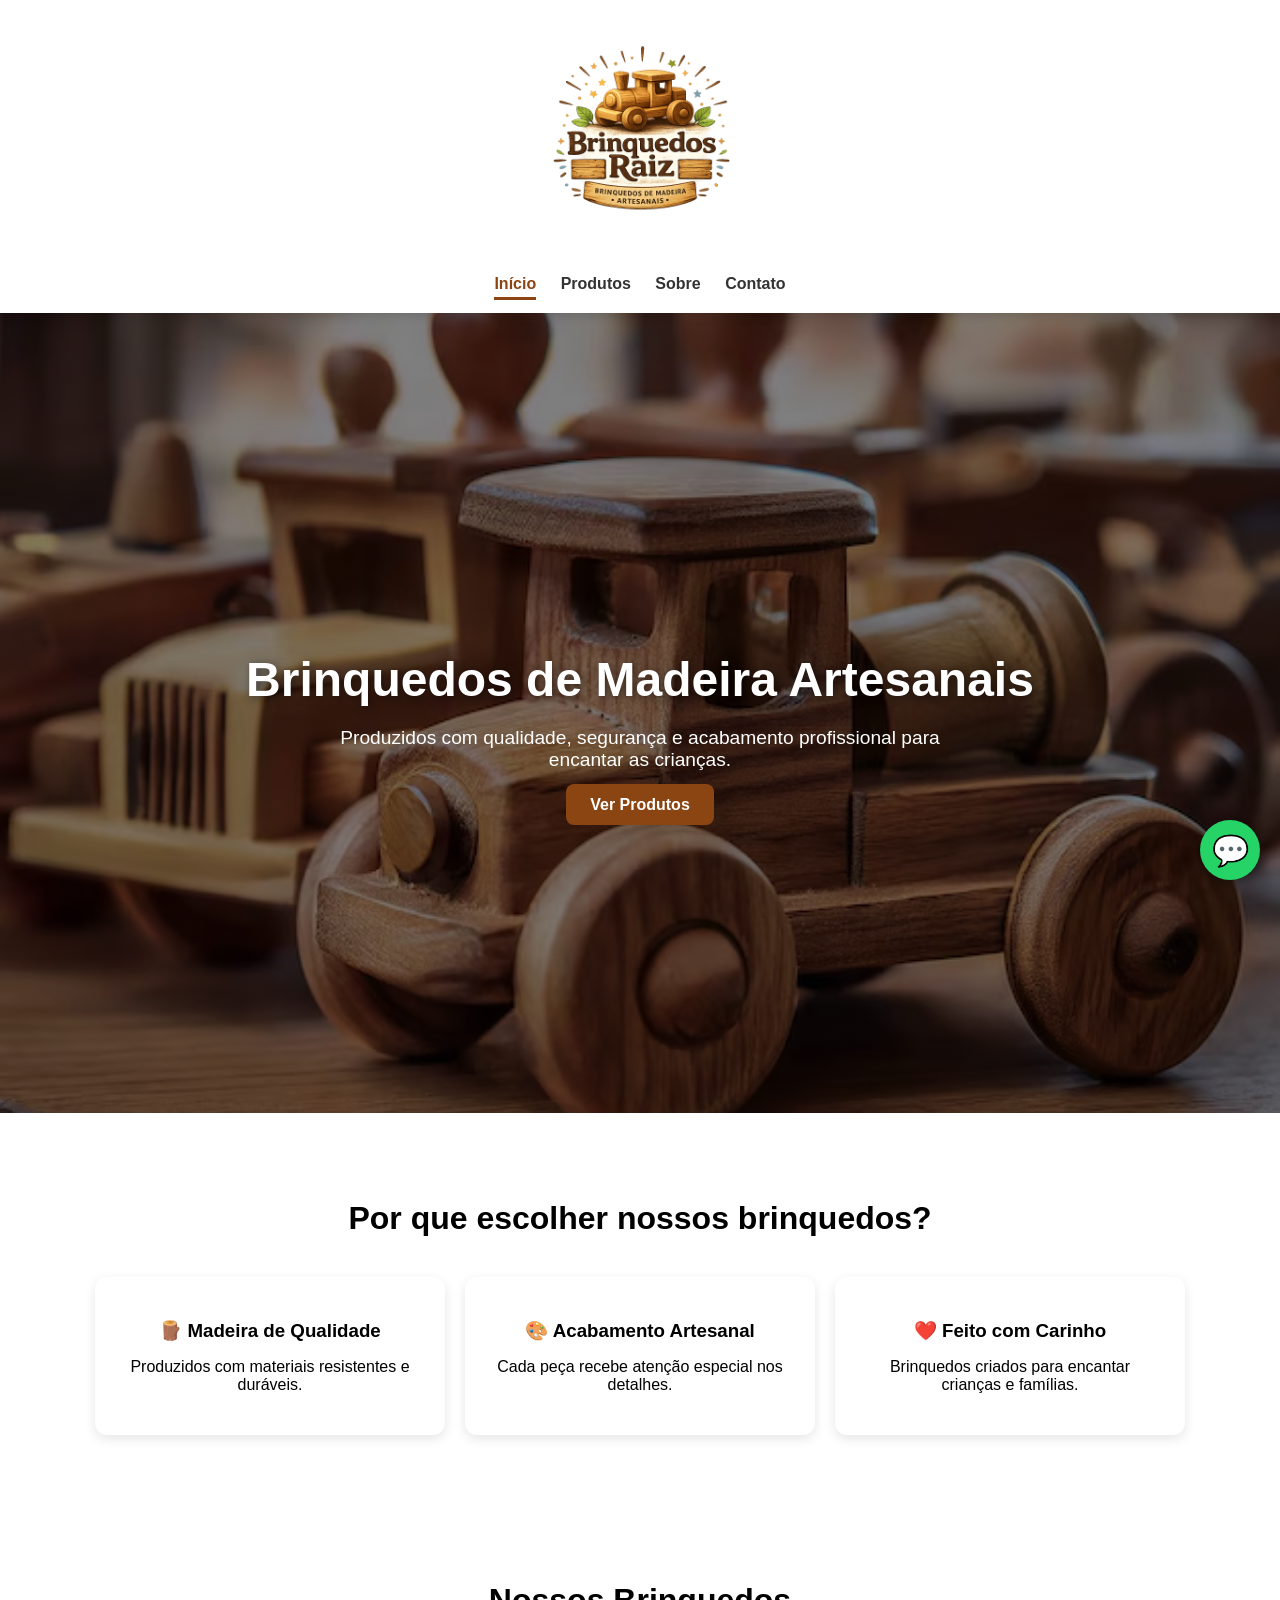
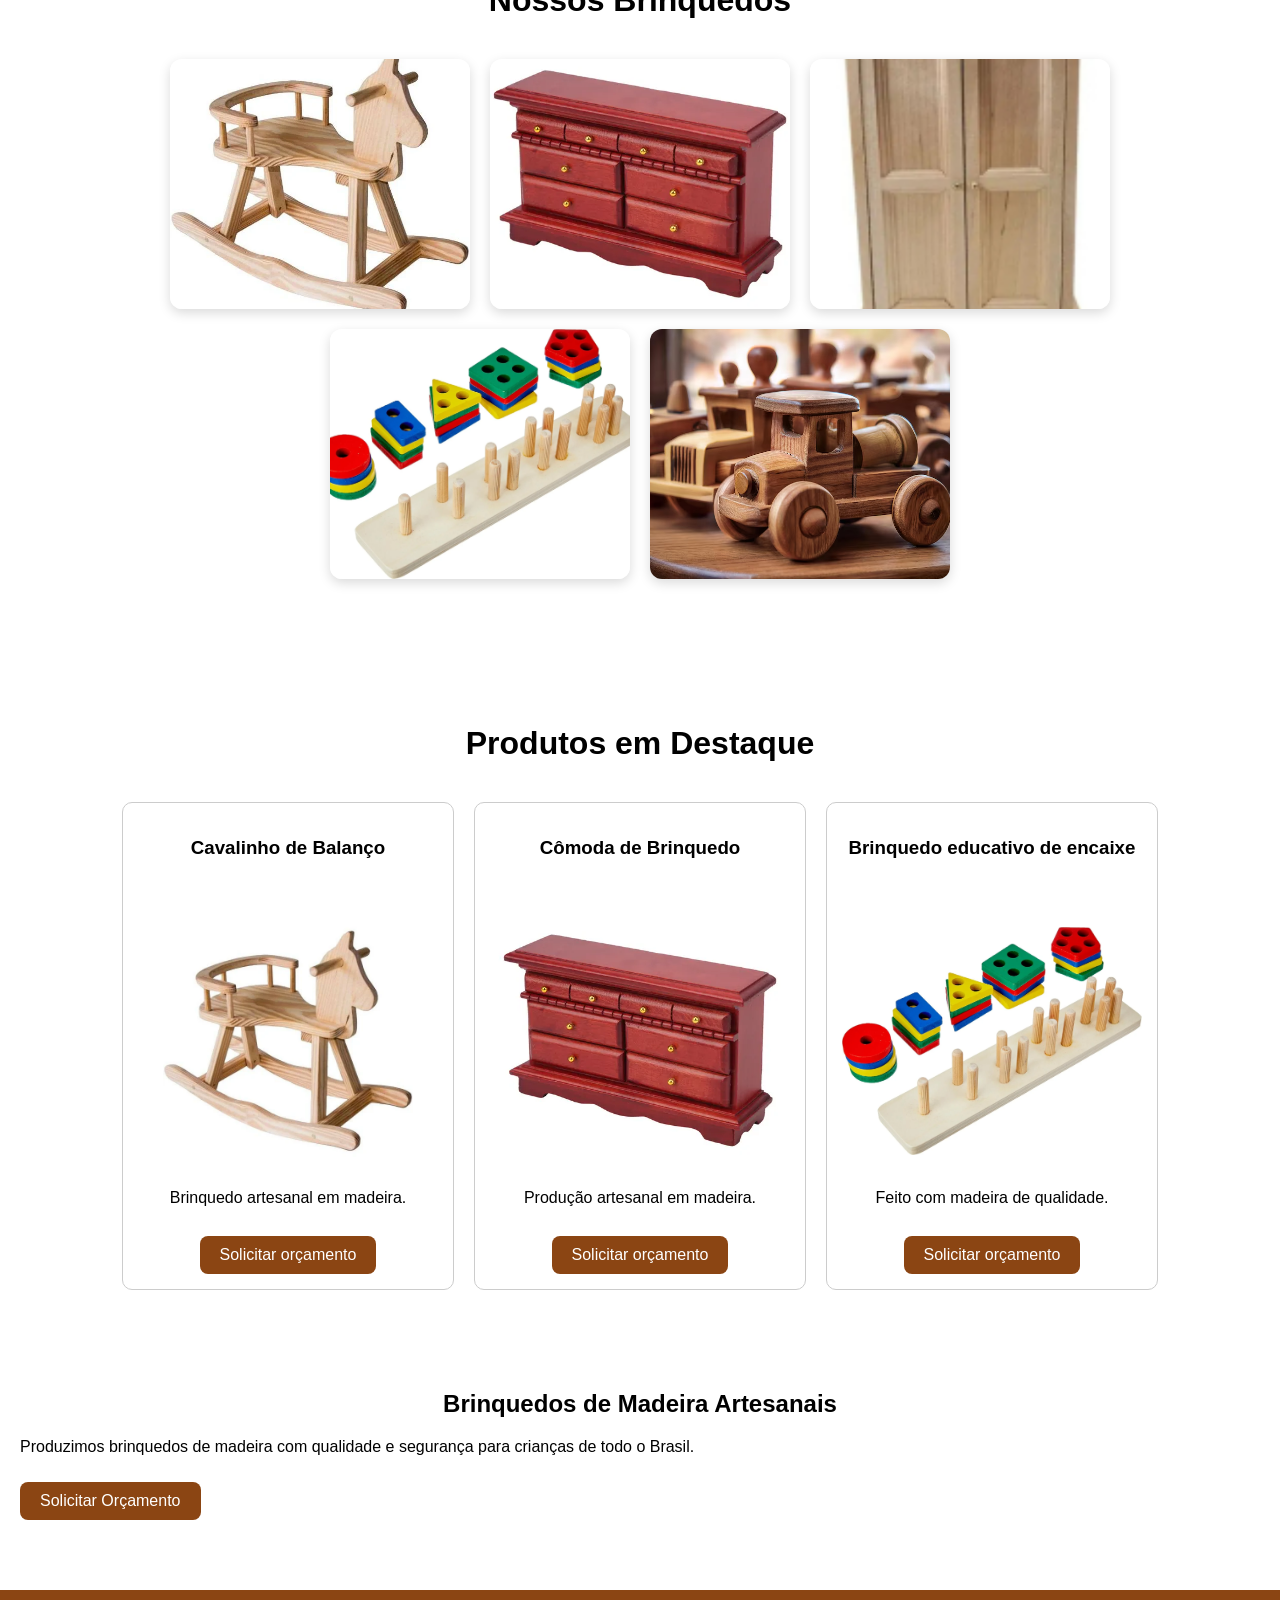
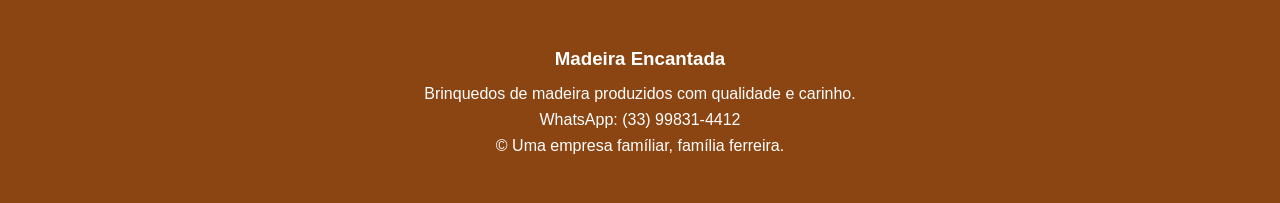
==== index.html @ 0950e7ca "Primeira versão do site Brinquedos Raiz" ====
<!DOCTYPE html>
<html lang="pt-BR">

<head>
    <meta charset="UTF-8">
    <meta name="viewport" content="width=device-width, initial-scale=1.0">
    <title>Brinquedos Raiz</title>

    <link rel="stylesheet" href="style.css">
    <link rel="icon" type="image/png" href="img/favicon.png">
    
</head>

<body>

    <header>

        <img src="img/logo.png" alt="Logo Brinquedos Raiz" class="logo">

        <button class="menu-btn">
        ☰
        </button>

        <nav>
        <a href="index.html" class="ativo">Início</a>
        <a href="produtos.html">Produtos</a>
        <a href="sobre.html">Sobre</a>
        <a href="contato.html">Contato</a>
        </nav>
    </header>

        <section class="hero">

    <div class="hero-texto">

        <h1>Brinquedos de Madeira Artesanais</h1>

        <p>
            Produzidos com qualidade, segurança e acabamento
            profissional para encantar as crianças.
        </p>

        <a href="produtos.html" class="btn-hero">
            Ver Produtos
        </a>

    </div>

    </section>

    <section class="vantagens">

    <h2>Por que escolher nossos brinquedos?</h2>

    <div class="vantagens-container">

        <div class="vantagem">
            <h3>🪵 Madeira de Qualidade</h3>
            <p>Produzidos com materiais resistentes e duráveis.</p>
        </div>

        <div class="vantagem">
            <h3>🎨 Acabamento Artesanal</h3>
            <p>Cada peça recebe atenção especial nos detalhes.</p>
        </div>

        <div class="vantagem">
            <h3>❤️ Feito com Carinho</h3>
            <p>Brinquedos criados para encantar crianças e famílias.</p>
        </div>

    </div>

    </section>

    <section class="galeria">

    <h2>Nossos Brinquedos</h2>

    <div class="galeria-container">

        <img src="img/cavalinhodemadeira.webp" alt="Cavalinho de balanço">

        <img src="img/comodadebrinquedo.webp" alt="Cômoda de brinquedo">

        <img src="img/guardaroup.png" alt="Guarda-roupa de brinquedo">

        <img src="img/brinquedo-de-encaixe-divertido-formas-e-cores.webp" alt="Brinquedo de formas geométricas">

        <img src="img/carrinhodemadeira.avif" alt="Carrinho de brinquedo">


    </div>

</section>

    <section class="destaques">

    <h2>Produtos em Destaque</h2>

    <div class="container-produtos">

        <div class="produto">
            <h3>Cavalinho de Balanço</h3>

            <img src="img/cavalinhodemadeira.webp" alt="Cavalinho de Balanço">

            <p>Brinquedo artesanal em madeira.</p>

            <a
            href="https://wa.me/5533998314412?text=Olá,%20gostaria%20de%20um%20orçamento%20para%20o%20Cavalinho%20de%20Balanço."
            class="btn-orcamento"
            target="_blank">

            Solicitar orçamento

            </a>

        </div>

        <div class="produto">
            <h3>Cômoda de Brinquedo</h3>

            <img src="img/comodadebrinquedo.webp" alt="Cômoda de Brinquedo">

            <p>Produção artesanal em madeira.</p>

            <a
            href="https://wa.me/5533998314412?text=Olá,%20gostaria%20de%20um%20orçamento%20para%20a%20Cômoda%20de%20Brinquedo."
            class="btn-orcamento"
            target="_blank">

            Solicitar orçamento

            </a>

        </div>

        <div class="produto">
            <h3>Brinquedo educativo de encaixe</h3>

            <img src="img/brinquedo-de-encaixe-divertido-formas-e-cores.webp" alt="Brinquedo de encaixe">

            <p>Feito com madeira de qualidade.</p>

            <a
            href="https://wa.me/5533998314412?text=Olá,%20gostaria%20de%20um%20orçamento%20para%20o%20Guarda-Roupa%20de%20Brinquedo."
            class="btn-orcamento"
            target="_blank">

            Solicitar orçamento

            </a>

        </div>

    </div>

</section>

    <main>

        <section>
            <h2>Brinquedos de Madeira Artesanais</h2>

            <p>
                Produzimos brinquedos de madeira com qualidade e segurança
                para crianças de todo o Brasil.
            </p>

            <a
            href="https://wa.me/5533998314412?text=Olá,%20gostaria%20de%20um%20orçamento."
            class="btn-orcamento"
            target="_blank">

            Solicitar Orçamento

            </a>
        </section>

    </main>
        <a
        href="https://wa.me/5533999999999"
        class="whatsapp"
        target="_blank">

        💬

        </a>

        <footer class="rodape">

        <h3>Madeira Encantada</h3>

        <p>
        Brinquedos de madeira produzidos com qualidade e carinho.
        </p>

        <p>
        WhatsApp: (33) 99831-4412
        </p>

        <p>
        © Uma empresa famíliar, família ferreira.
        </p>

        </footer>

        <script src="script.js"></script>

</body>

</html>
---- style.css ----
body {
    font-family: Arial, sans-serif;
    margin: 0;
    padding: 0;
}

header {
    text-align: center;
    padding: 20px;

    position: sticky;
    top: 0;
    z-index: 999;

    background: white;

    box-shadow: 0 2px 10px rgba(0,0,0,0.15);
}

nav {
    margin-top: 15px;
}

nav a {
    text-decoration: none;
    margin: 10px;
    font-weight: bold;
}

main {
    padding: 20px;
}

h2 {
    text-align: center;
}

.container-produtos {
    display: flex;
    justify-content: center;
    gap: 20px;
    flex-wrap: wrap;
}

.produto {
    border: 1px solid #ccc;
    padding: 15px;
    width: 300px;
    text-align: center;
    border-radius: 10px;
}

.produto img {
    width: 100%;
    height: 250px;
    object-fit: contain;
    border-radius: 10px;
}

.card {
    background: white;
    border-radius: 12px;
    overflow: hidden;
    box-shadow: 0 4px 12px rgba(0,0,0,0.15);
    transition: 0.3s;
    text-align: center;
    padding-bottom: 15px;
}

.card:hover {
    transform: translateY(-5px);
    box-shadow: 0 8px 20px rgba(0,0,0,0.2);
}

.card img {
    width: 100%;
    height: 250px;
    object-fit: cover;
}

.btn-orcamento {
    display: inline-block;
    background: #8B4513;
    color: white;
    text-decoration: none;
    padding: 10px 20px;
    border-radius: 8px;
    margin-top: 10px;
    transition: 0.3s;
}

.btn-orcamento:hover {
    background: #6d3410;
}

.whatsapp {
    position: fixed;
    bottom: 20px;
    right: 20px;

    width: 60px;
    height: 60px;

    background: #25D366;
    color: white;

    border-radius: 50%;

    display: flex;
    justify-content: center;
    align-items: center;

    font-size: 30px;

    text-decoration: none;

    box-shadow: 0 4px 10px rgba(0,0,0,0.3);

    z-index: 1000;
}

.whatsapp:hover {
    transform: scale(1.1);
}

.hero {
    min-height: 80vh;

    display: flex;
    justify-content: center;
    align-items: center;

    text-align: center;

    padding: 40px;

    background:
        linear-gradient(
            rgba(0,0,0,0.5),
            rgba(0,0,0,0.5)
        ),
        url("img/carrinhodemadeira.avif");

    background-size: cover;
    background-position: center;
}

.hero-texto {
    color: white;
}

.hero-texto h1 {
    font-size: 3rem;
    margin-bottom: 20px;
    text-shadow: 2px 2px 10px rgba(0,0,0,0.5);
}

.hero-texto p {
    font-size: 1.2rem;
    max-width: 600px;
    margin: 0 auto 25px;
}

.btn-hero {
    background: #8B4513;
    color: white;

    text-decoration: none;

    padding: 12px 24px;

    border-radius: 8px;

    font-weight: bold;
}

.btn-hero:hover {
    opacity: 0.9;
}

.vantagens {
    padding: 60px 20px;
    text-align: center;
}

.vantagens h2 {
    margin-bottom: 40px;
    font-size: 2rem;
}

.vantagens-container {
    display: flex;
    justify-content: center;
    gap: 20px;
    flex-wrap: wrap;
}

.vantagem {
    background: white;

    width: 300px;

    padding: 25px;

    border-radius: 12px;

    box-shadow: 0 4px 12px rgba(0,0,0,0.1);

    transition: 0.3s;
}

.vantagem:hover {
    transform: translateY(-5px);
}

.vantagem h3 {
    margin-bottom: 15px;
}

.galeria {
    padding: 60px 20px;
    text-align: center;
}

.galeria h2 {
    margin-bottom: 40px;
    font-size: 2rem;
}

.galeria-container {
    display: flex;
    flex-wrap: wrap;
    justify-content: center;
    gap: 20px;
}

.galeria-container img {
    width: 300px;
    height: 250px;

    object-fit: cover;

    border-radius: 12px;

    box-shadow: 0 4px 12px rgba(0,0,0,0.15);

    transition: 0.3s;
}

.galeria-container img:hover {
    transform: scale(1.05);
}

.rodape {
    background: #8B4513;
    color: white;

    text-align: center;

    padding: 40px 20px;

    margin-top: 50px;
}

.rodape h3 {
    margin-bottom: 15px;
}

.rodape p {
    margin: 8px 0;
}

nav a {
    color: #333;
    transition: 0.3s;
}

nav a:hover {
    color: #8B4513;
}

nav a.ativo {
    color: #8B4513;
    border-bottom: 3px solid #8B4513;
    padding-bottom: 5px;
}

.menu-btn {
    display: none;
}

@media (max-width: 768px) {

    .menu-btn {
        display: block;
        background: none;
        border: none;
        font-size: 30px;
        cursor: pointer;
        margin: 10px auto;
    }

    nav {
        display: none;
    }

    nav.ativo {
        display: flex;
        flex-direction: column;
        gap: 10px;
    }
}

.sobre {
    max-width: 900px;
    margin: 50px auto;
    padding: 20px;
    line-height: 1.8;
}

.sobre h1 {
    text-align: center;
    margin-bottom: 30px;
}

.sobre p {
    margin-bottom: 20px;
}

.contato {
    max-width: 800px;
    margin: 50px auto;
    padding: 20px;
    text-align: center;
}

.contato h1 {
    margin-bottom: 20px;
}

.contato p {
    margin-bottom: 20px;
}

.logo {
    width: 360px;
    height: auto;

    display: block;

    margin: 0 auto 15px;
}

.destaques {
    padding: 60px 20px;
}

.destaques h2 {
    text-align: center;
    margin-bottom: 40px;
    font-size: 2rem;
}

.produto h3 {
    min-height: 60px;
}

.produto p {
    line-height: 1.5;
}
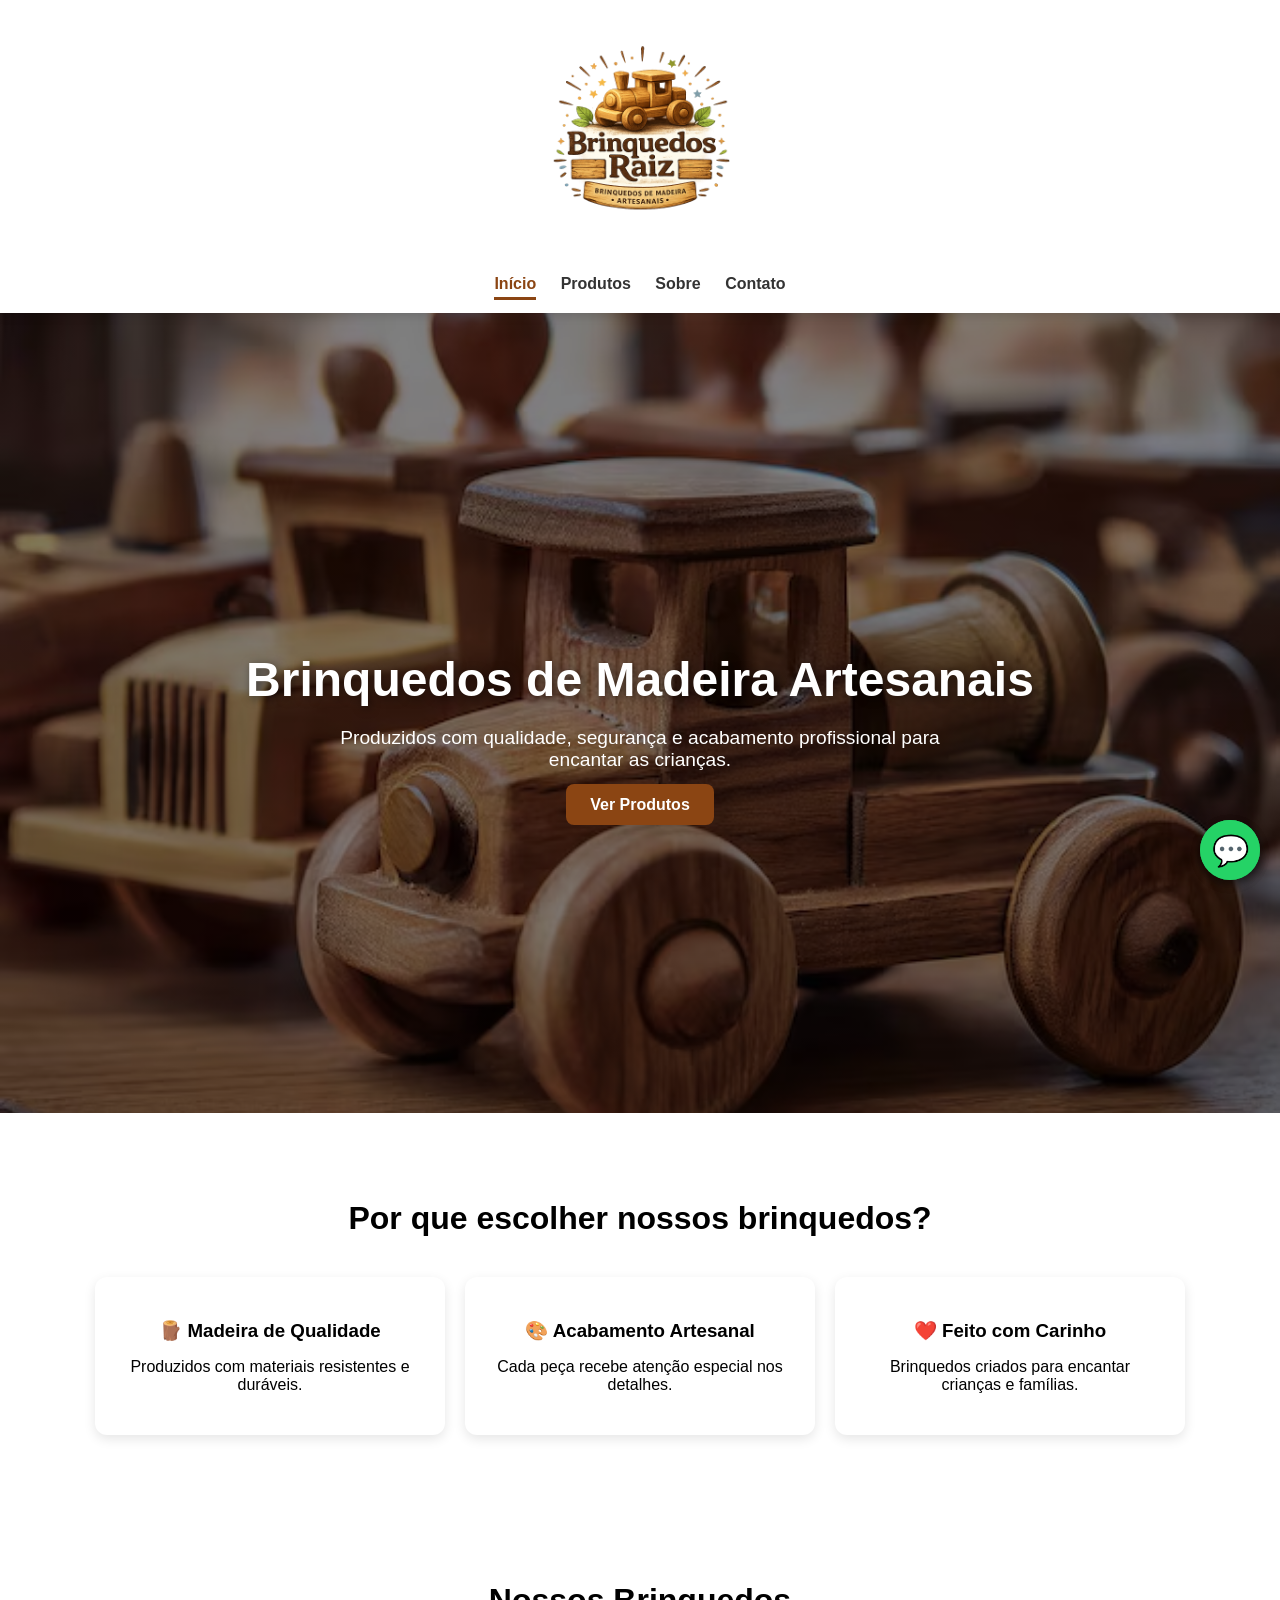
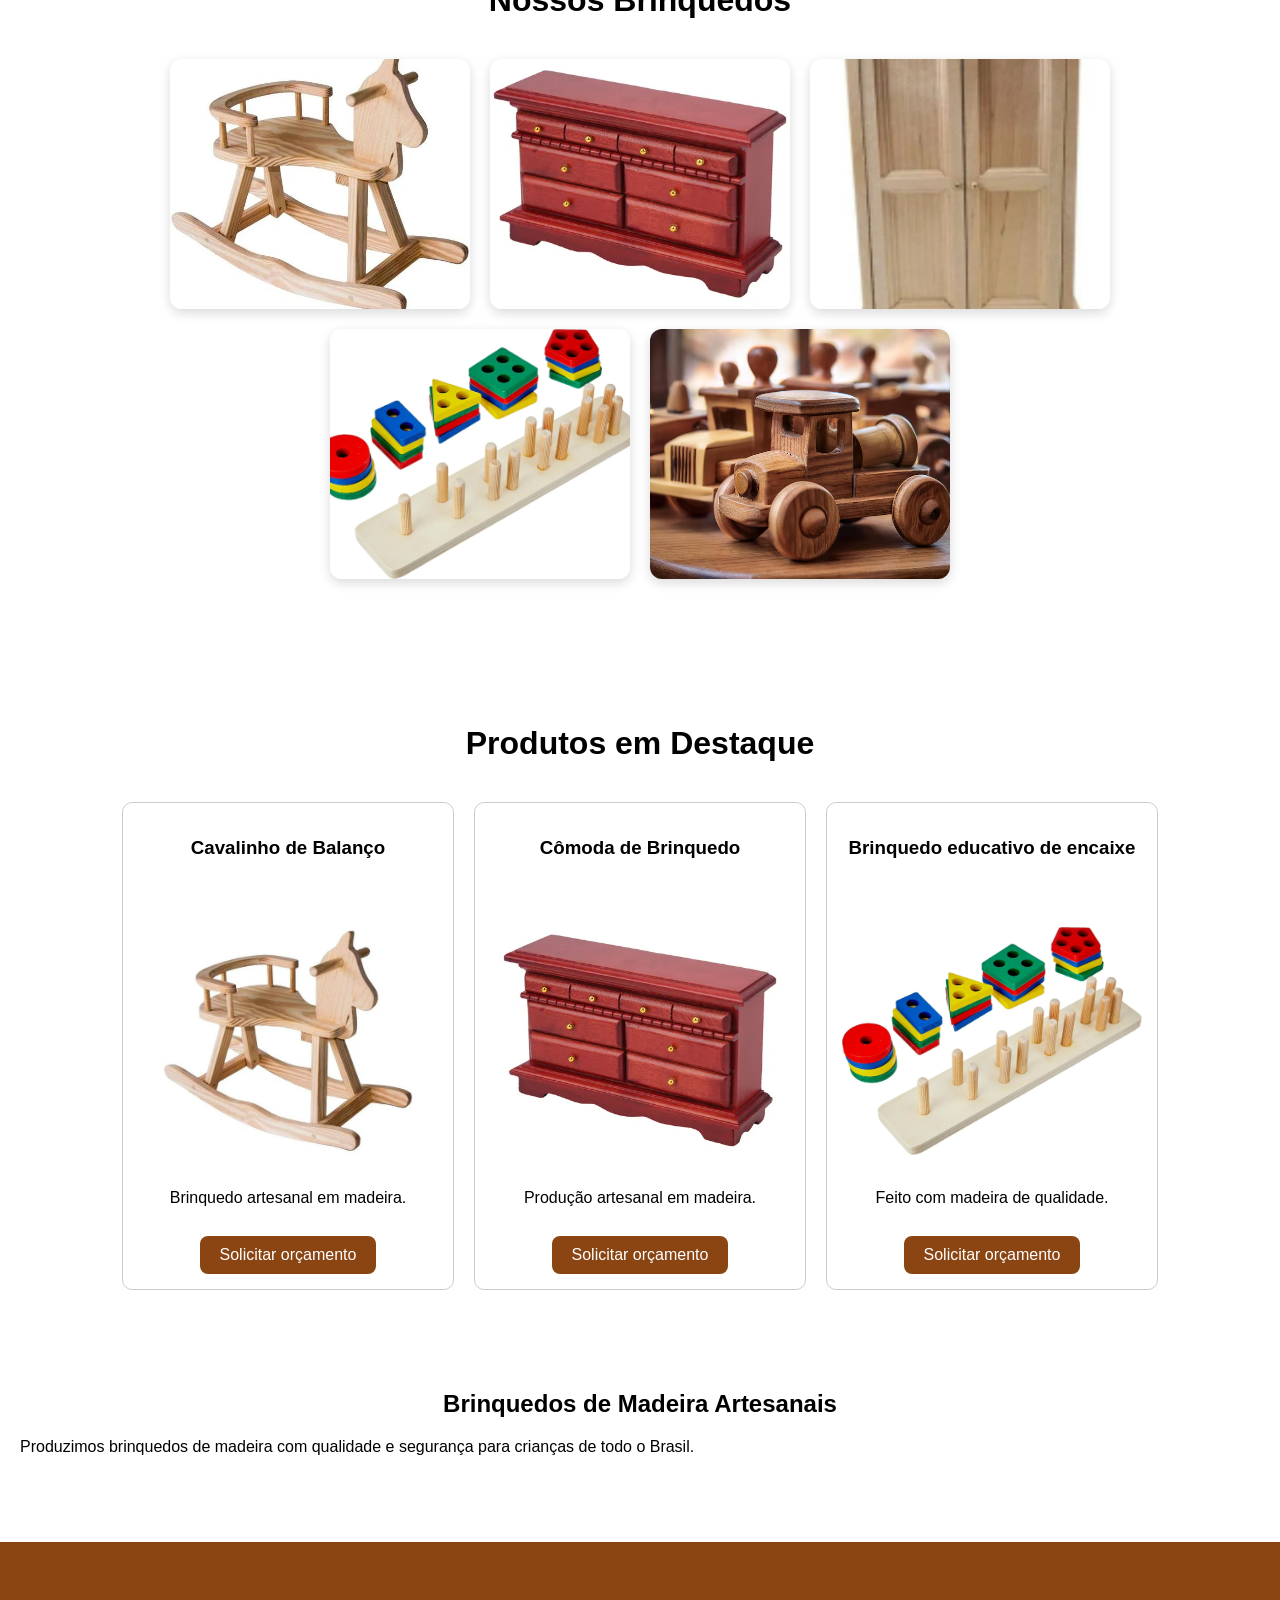
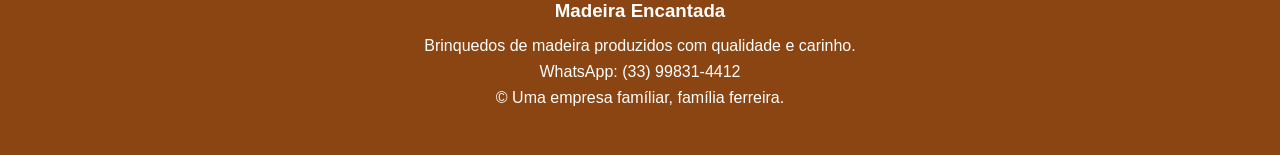
==== commit 27a74587: "Adiciona rel noopener noreferrer" ====
--- a/index.html
+++ b/index.html
@@ -168,19 +168,17 @@
                 para crianças de todo o Brasil.
             </p>
 
-            <a
-            href="https://wa.me/5533998314412?text=Olá,%20gostaria%20de%20um%20orçamento."
-            class="btn-orcamento"
-            target="_blank">
-
-            Solicitar Orçamento
-
+            <a href="https://wa.me/5533998314412"
+            class="whatsapp"
+            target="_blank"
+            rel="noopener noreferrer">
+             💬
             </a>
         </section>
 
     </main>
         <a
-        href="https://wa.me/5533999999999"
+        href="https://wa.me/5533998314412"
         class="whatsapp"
         target="_blank">
 
